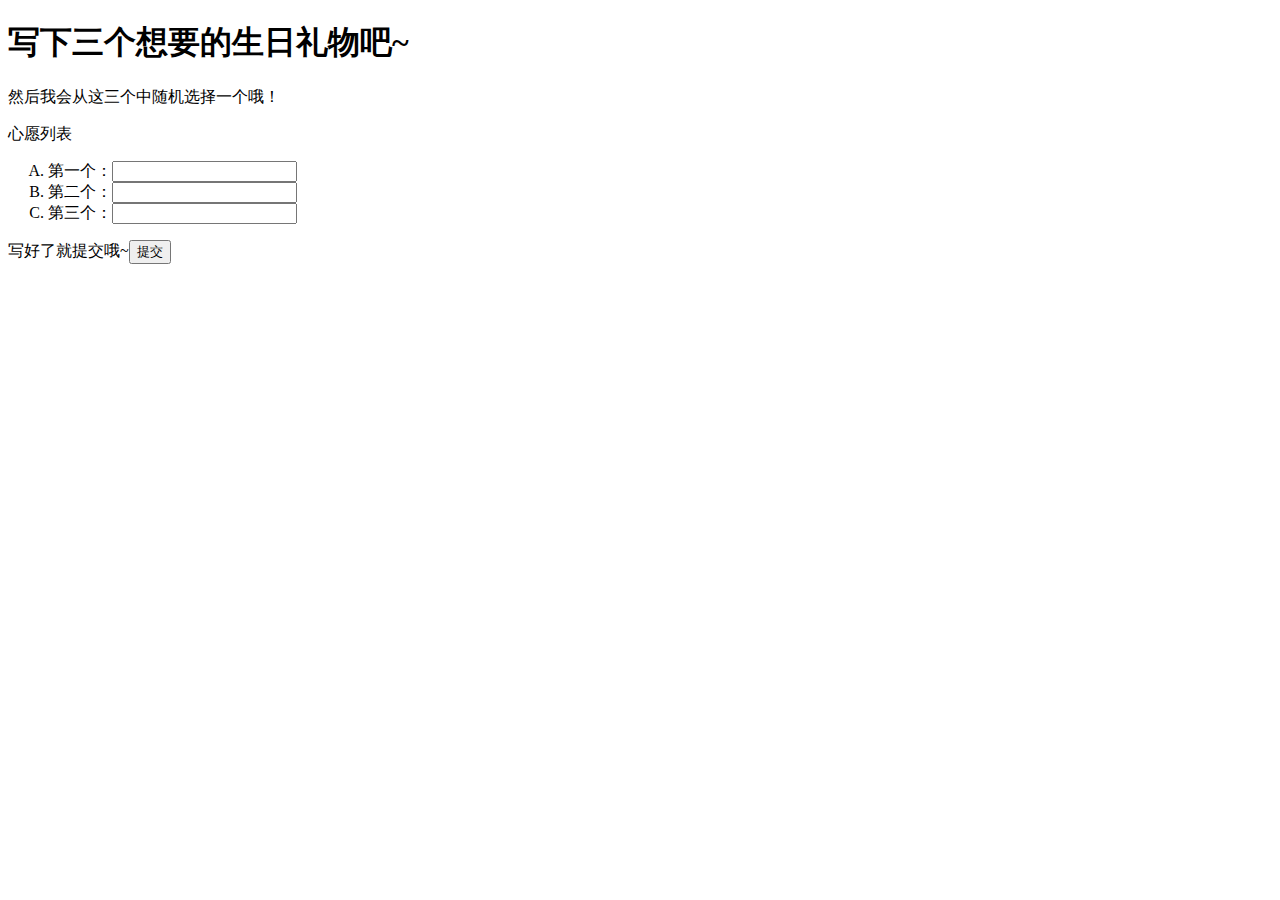
==== success/index.html @ 7aa219ed "Initial commit without css." ====
<!DOCTYPE html>
<html>
<head>
    <title>抽取生日礼物！</title>
</head>
<body>

<h1>写下三个想要的生日礼物吧~</h1>
<p>然后我会从这三个中随机选择一个哦！</p>
<p>心愿列表</p>
<ol type="A">
    <li>第一个：<input type="text" placeholder="" name="search" id="1"></li>
    <li>第二个：<input type="text" placeholder="" name="search" id="2"></li>
    <li>第三个：<input type="text" placeholder="" name="search" id="3"></li>
</ol>
<p>写好了就提交哦~<button type="button" onclick="myfunc()">提交</button></p>

<p id="result"></p>

<p id="explanation"></p>

<script>
    function myfunc(){
        document.getElementById("result").innerHTML = "抽中的愿望就是：" + document.getElementById("1").value + "！"
        document.getElementById("explanation").innerHTML = "解释一下：其实不是随机的哈哈哈。娃子第一个写的应该是最想实现的，所以就是第一个啦~"
    }
</script>

</body>
</html>
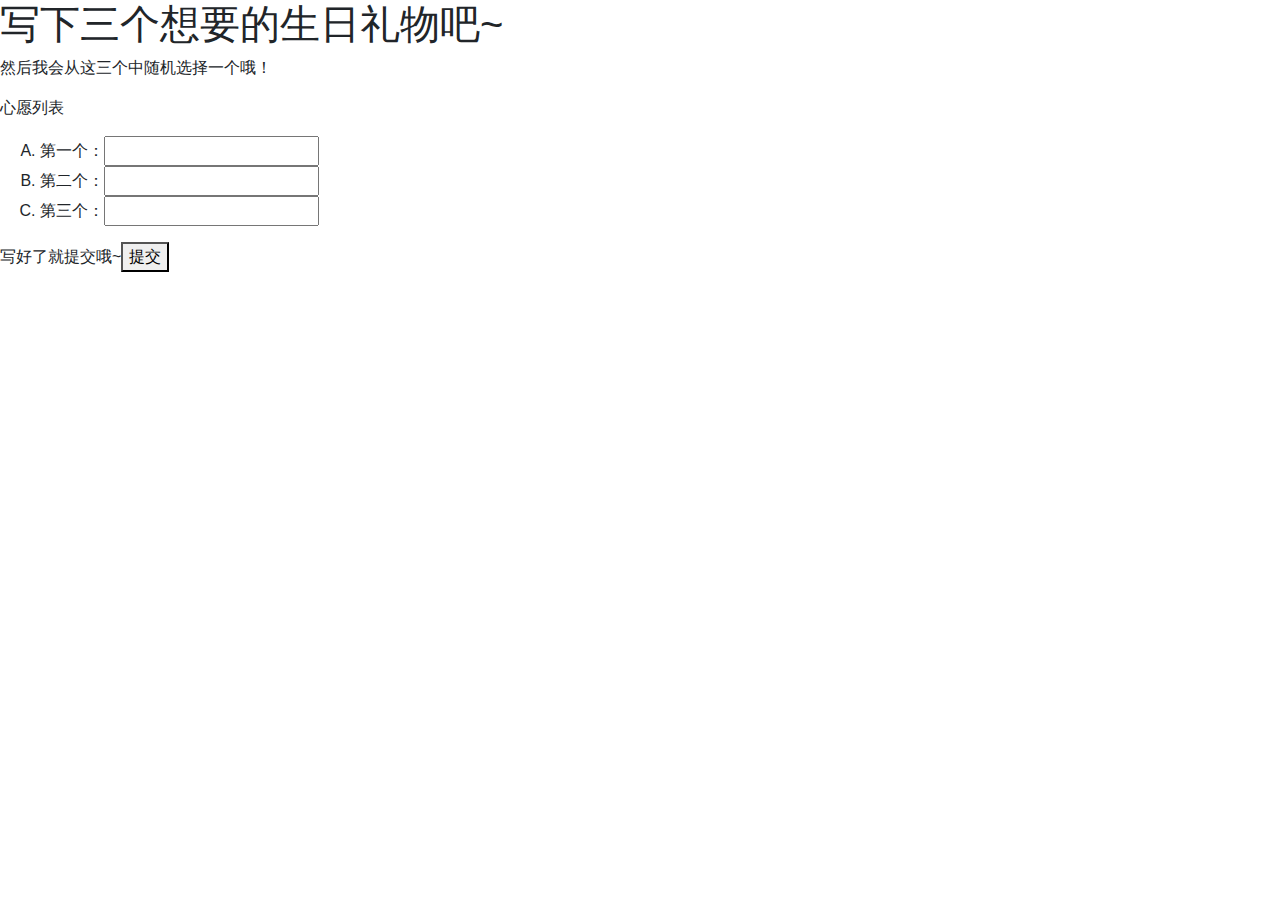
==== commit 83c00228: "Index page with style." ====
--- a/success/index.html
+++ b/success/index.html
@@ -1,11 +1,14 @@
 <!DOCTYPE html>
 <html>
 <head>
+    <meta name="viewport" content="width=device-width, initial-scale=1">
+    <link rel="stylesheet" href="https://maxcdn.bootstrapcdn.com/bootstrap/4.1.3/css/bootstrap.min.css">
+    <link rel="stylesheet" href="base_style.css">
     <title>抽取生日礼物！</title>
 </head>
 <body>
 
-<h1>写下三个想要的生日礼物吧~</h1>
+<h1 class="hero-text">写下三个想要的生日礼物吧~</h1>
 <p>然后我会从这三个中随机选择一个哦！</p>
 <p>心愿列表</p>
 <ol type="A">
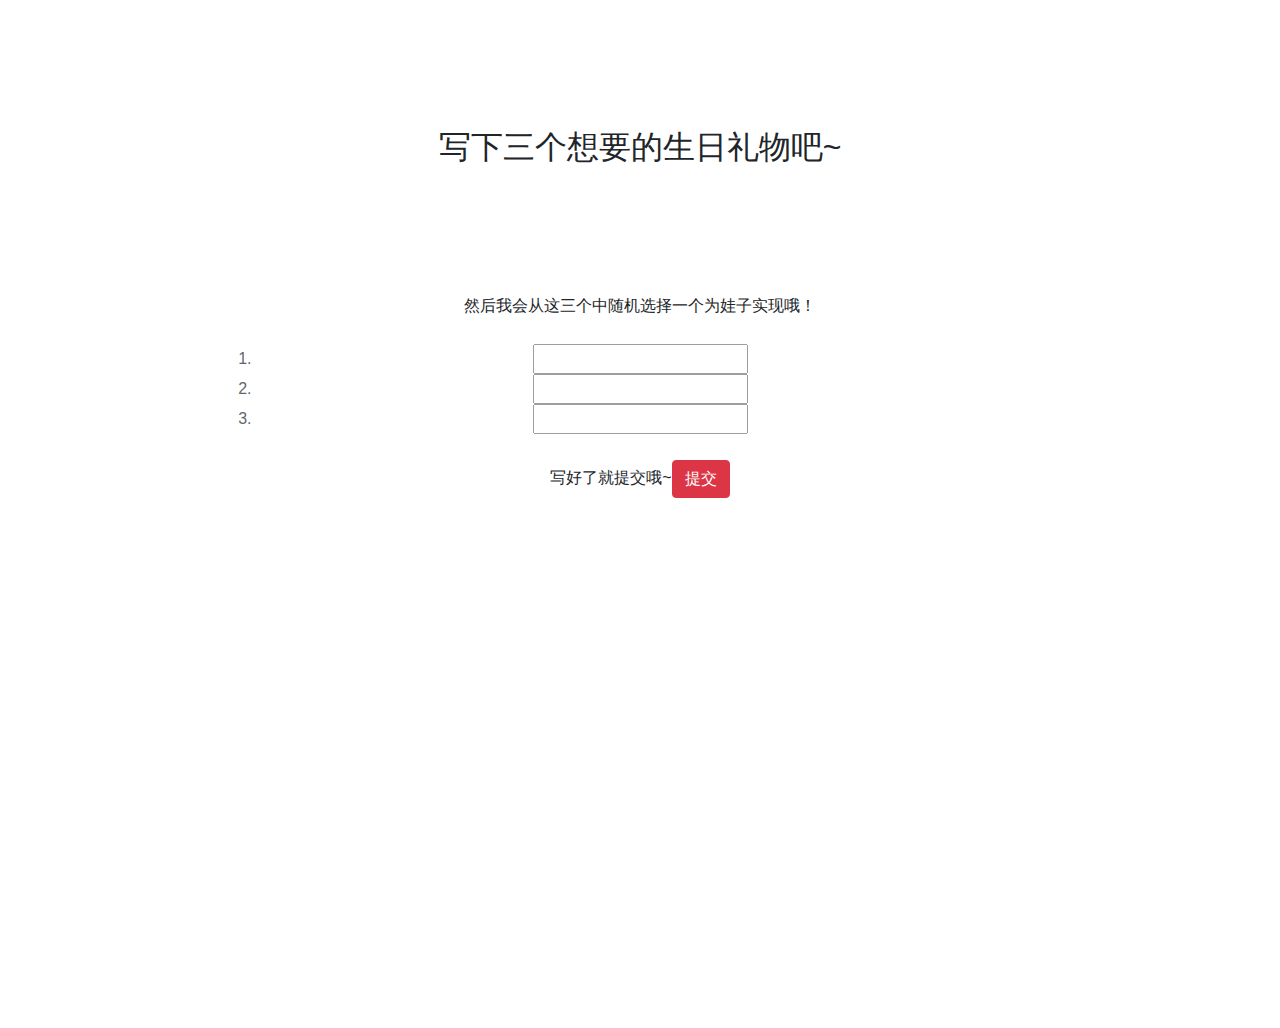
==== commit 9c06c22d: "Try the final page style." ====
--- a/success/index.html
+++ b/success/index.html
@@ -3,24 +3,24 @@
 <head>
     <meta name="viewport" content="width=device-width, initial-scale=1">
     <link rel="stylesheet" href="https://maxcdn.bootstrapcdn.com/bootstrap/4.1.3/css/bootstrap.min.css">
-    <link rel="stylesheet" href="base_style.css">
+    <link rel="stylesheet" href="../base_style.css">
     <title>抽取生日礼物！</title>
 </head>
-<body>
+<body class="success-image text-center">
 
-<h1 class="hero-text">写下三个想要的生日礼物吧~</h1>
-<p>然后我会从这三个中随机选择一个哦！</p>
-<p>心愿列表</p>
-<ol type="A">
-    <li>第一个：<input type="text" placeholder="" name="search" id="1"></li>
-    <li>第二个：<input type="text" placeholder="" name="search" id="2"></li>
-    <li>第三个：<input type="text" placeholder="" name="search" id="3"></li>
+<h2 class="title_head_2">写下三个想要的生日礼物吧~</h2>
+<p class="paragraph">然后我会从这三个中随机选择一个为娃子实现哦！</p>
+<p></p>
+<ol class="list-group list-group-more">
+    <li><input type="text" placeholder="" name="search" id="1"></li>
+    <li><input type="text" placeholder="" name="search" id="2"></li>
+    <li><input type="text" placeholder="" name="search" id="3"></li>
 </ol>
-<p>写好了就提交哦~<button type="button" onclick="myfunc()">提交</button></p>
+<p class="paragraph">写好了就提交哦~<button type="button" class="btn btn-danger" onclick="myfunc()">提交</button></p>
 
-<p id="result"></p>
+<p id="result" class="paragraph"></p>
 
-<p id="explanation"></p>
+<p id="explanation" class="paragraph"></p>
 
 <script>
     function myfunc(){
--- a/base_style.css
+++ b/base_style.css
@@ -0,0 +1,103 @@
+body, html {
+    height: 100%;
+    margin: 0;
+    font-family: Arial, Helvetica, sans-serif;
+}
+
+.hero-image {
+  margin:auto;
+  background-image: linear-gradient(rgba(0, 0, 0, 0), rgba(0, 0, 0, 0)), url("images/cloudy_apple.png");
+  height: 100%;
+  background-position: center;
+  background-repeat: no-repeat;
+  background-size: cover;
+  position: relative;
+}
+
+.success-image {
+    margin:auto;
+    background-image: linear-gradient(rgba(0, 0, 0, 0), rgba(0, 0, 0, 0)), url("images/pexels-anna-shvets-4587992.jpg");
+    height: 100%;
+    background-position: center;
+    background-repeat: no-repeat;
+    background-size: cover;
+    position: relative;
+}
+
+.hero-text {
+  text-align: center;
+  position: absolute;
+  top: 40%;
+  left: 50%;
+  transform: translate(-50%, -50%);
+  width:80%;
+  color: white;
+}
+
+.hero-text input[type=text] {
+    padding: 10px;
+    font-size: 17px;
+    border: 1px solid white;
+    float: left;
+    width: 40%;
+    background: #f1f1f1;
+}
+
+.hero-text button {
+    float: left;
+    width: 10%;
+    padding: 10px;
+    background:rgba(189,33,48,1);
+    color: white;
+    font-size: 17px;
+    border: 1px solid rgba(189,33,48,1);
+    border-left: none;
+    cursor: pointer;
+}
+.navbar-expand-lg navbar-light bg-light {
+    color: rgba(0, 0, 0, 0.5);
+    background-color:rgba(255, 255, 255, 0.5);
+}
+.navbar-default  navbar-brand {
+    color: rgba(0, 0, 0, 0.5);
+}
+
+.title_head_2 {
+    margin-top: 10%;
+    margin-bottom: 10%;
+}
+
+.input-group {
+    position: relative;
+    margin: auto;
+    width: 60%;
+    margin-top: 3%;
+}
+
+.paragraph {
+    max-width: 80%;
+    margin: auto;
+    margin-bottom: 2%;
+    margin-top: 2%;
+}
+
+.hint {
+    max-width: 60%;
+    margin: auto;
+    color: rgb(255, 150, 52);
+    margin-top: 1%;
+    margin-bottom: 1%;
+}
+
+.reply {
+    max-width: 40%;
+    margin: auto;
+    color: rgb(63, 152, 253);
+    margin-bottom: 3%;
+}
+
+.list-group-more {
+    max-width: 60%;
+    margin: auto;
+    opacity: 0.7;
+}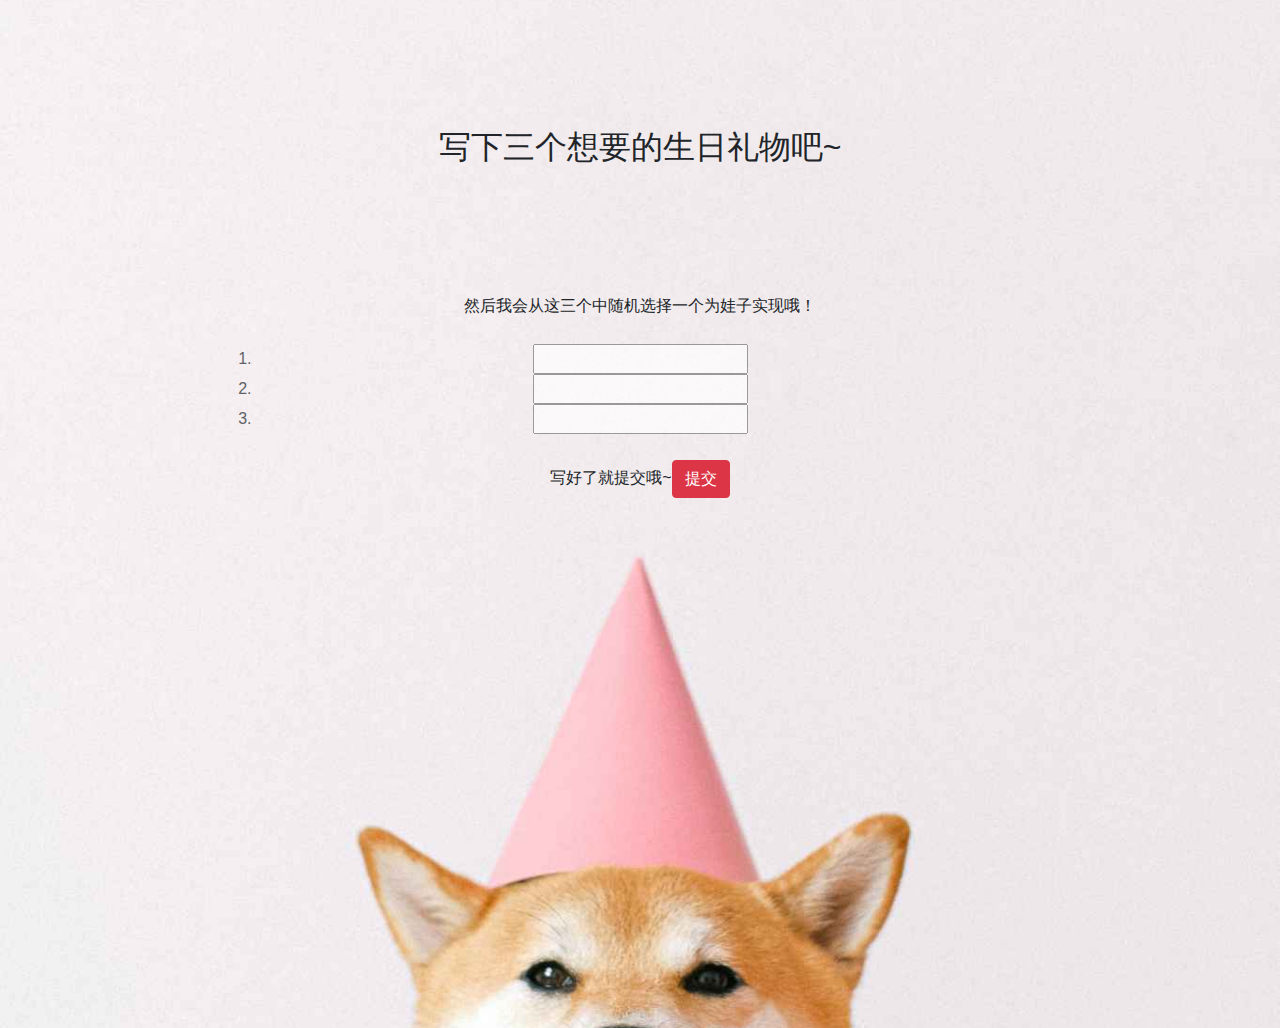
==== commit 55baa25f: "Use compressed image." ====
--- a/success/index.html
+++ b/success/index.html
@@ -18,14 +18,14 @@
 </ol>
 <p class="paragraph">写好了就提交哦~<button type="button" class="btn btn-danger" onclick="myfunc()">提交</button></p>
 
-<p id="result" class="paragraph"></p>
+<p id="result" class="result"></p>
 
 <p id="explanation" class="paragraph"></p>
 
 <script>
     function myfunc(){
         document.getElementById("result").innerHTML = "抽中的愿望就是：" + document.getElementById("1").value + "！"
-        document.getElementById("explanation").innerHTML = "解释一下：其实不是随机的哈哈哈。娃子第一个写的应该是最想实现的，所以就是第一个啦~"
+        document.getElementById("explanation").innerHTML = "其实不是随机选的哈哈哈。娃子第一个写的应该是最想实现的，所以就实现第一个啦~"
     }
 </script>
 
--- a/base_style.css
+++ b/base_style.css
@@ -16,7 +16,7 @@
 
 .success-image {
     margin:auto;
-    background-image: linear-gradient(rgba(0, 0, 0, 0), rgba(0, 0, 0, 0)), url("images/pexels-anna-shvets-4587992.jpg");
+    background-image: linear-gradient(rgba(0, 0, 0, 0), rgba(0, 0, 0, 0)), url("images/dog_compressed.jpg");
     height: 100%;
     background-position: center;
     background-repeat: no-repeat;
@@ -81,6 +81,14 @@
     margin-top: 2%;
 }
 
+.result {
+    max-width: 80%;
+    margin: auto;
+    margin-bottom: 3%;
+    margin-top: 3%;
+    color: rgb(255, 93, 72);
+}
+
 .hint {
     max-width: 60%;
     margin: auto;
